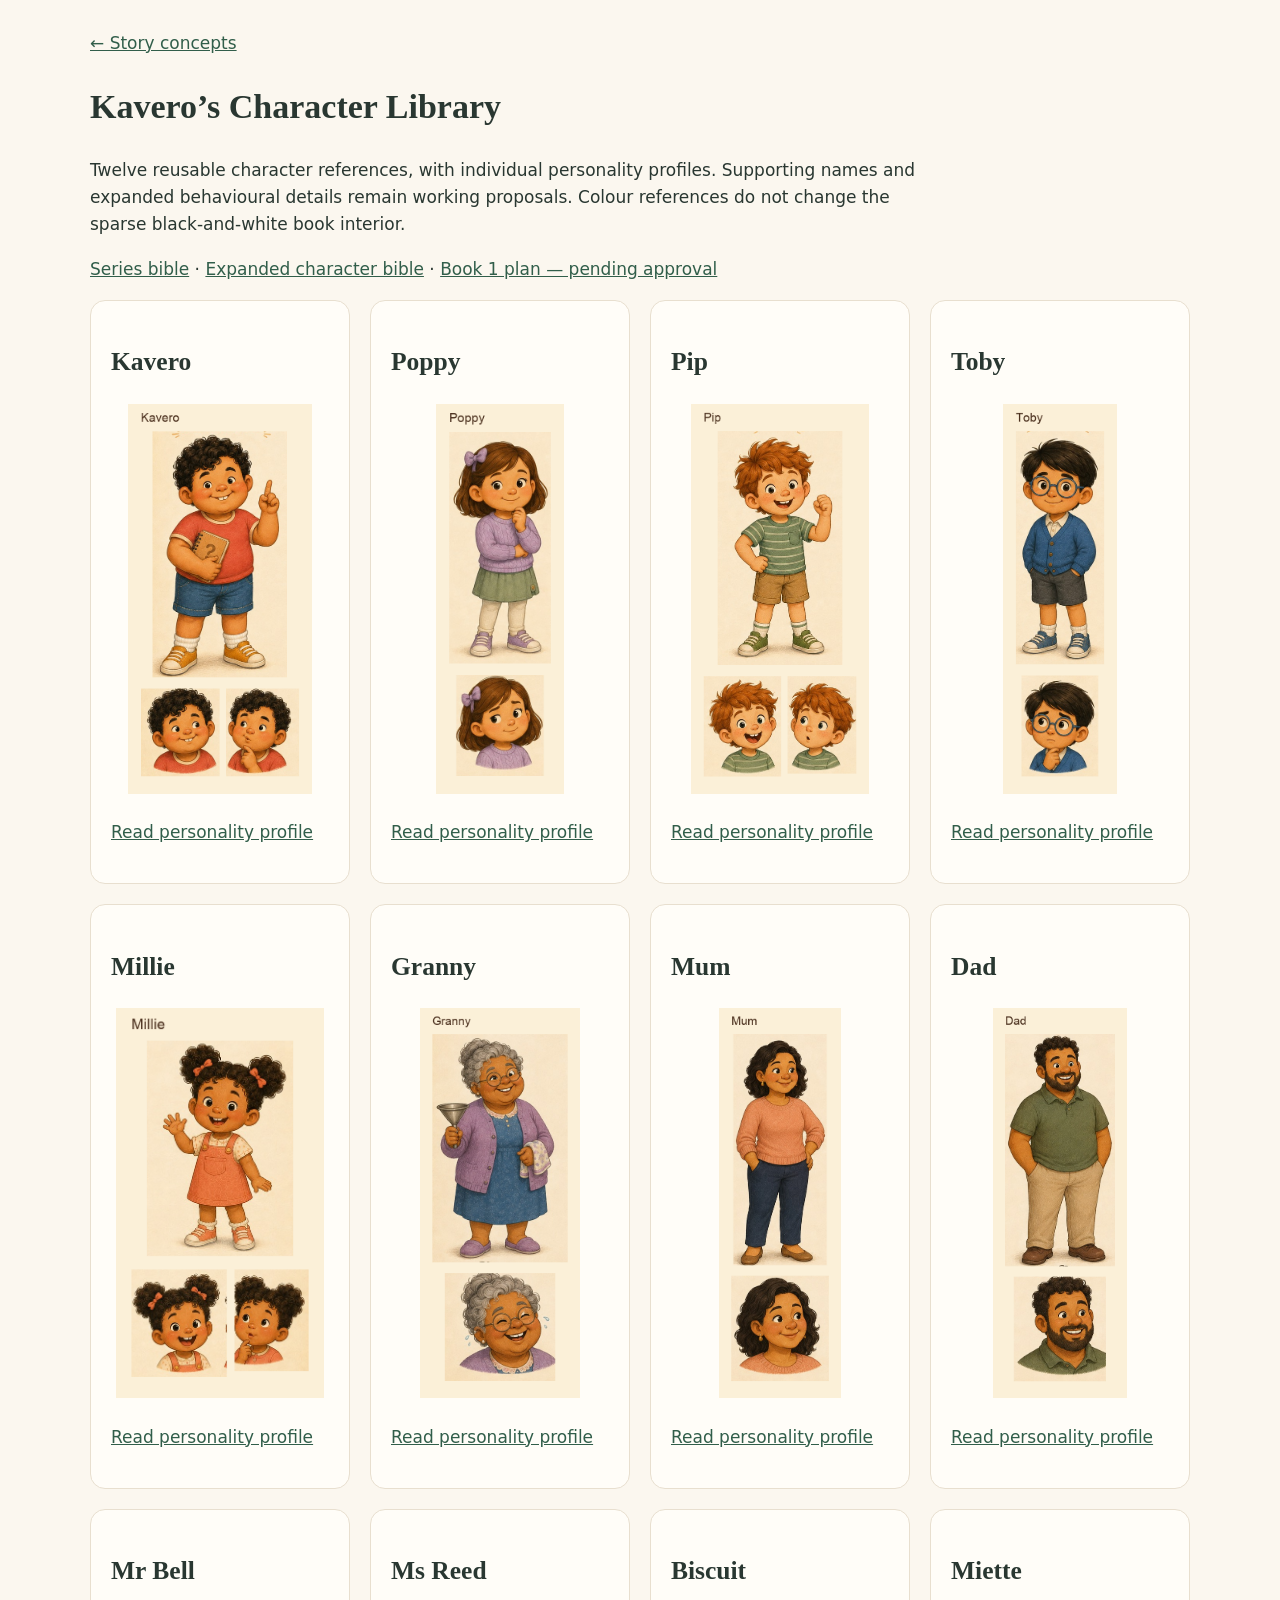
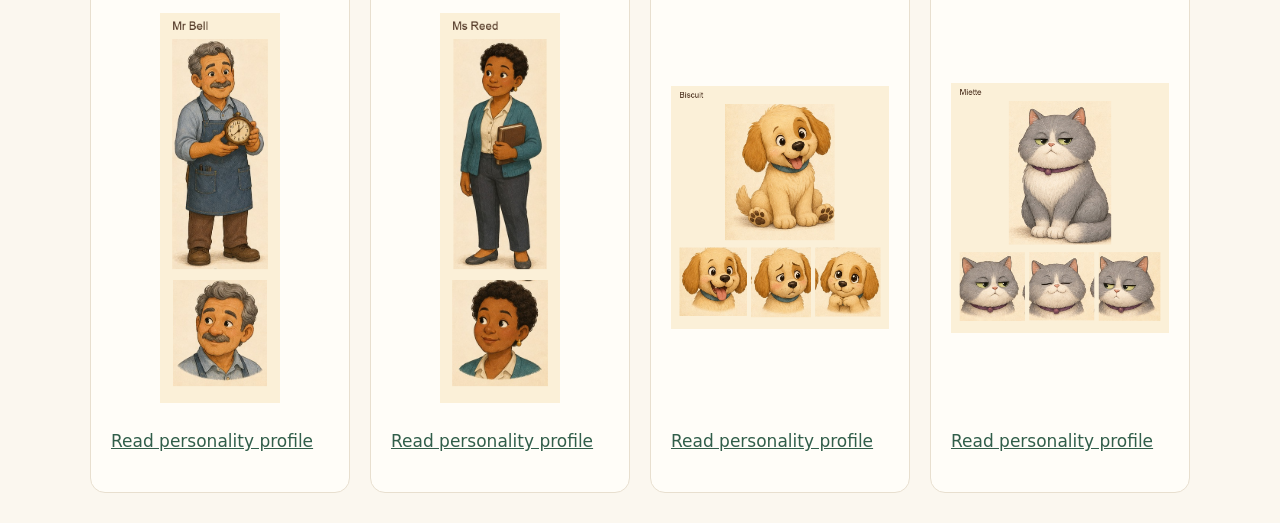
==== characters.html @ c5524f41 "Back up Kavero character library and expanded series planning" ====
<!doctype html><html lang="en"><meta charset="utf-8"><meta name="viewport" content="width=device-width,initial-scale=1"><meta name="robots" content="noindex,nofollow"><title>Kavero Character Library</title><style>body{font:17px/1.6 system-ui;background:#fbf7ef;color:#293731;margin:0}main{max-width:1100px;margin:auto;padding:30px 20px}h1,h2{font-family:Georgia,serif}a{color:#315e4a}.grid{display:grid;grid-template-columns:repeat(auto-fit,minmax(230px,1fr));gap:20px}article{background:#fffdf8;border:1px solid #e8dfcf;border-radius:15px;padding:20px}img{width:100%;height:390px;object-fit:contain}p{max-width:850px}</style><main><a href="index.html">← Story concepts</a><h1>Kavero’s Character Library</h1><p>Twelve reusable character references, with individual personality profiles. Supporting names and expanded behavioural details remain working proposals. Colour references do not change the sparse black-and-white book interior.</p><p><a href="https://github.com/krsnahub/kavero-concept-review/blob/main/series/SERIES_BIBLE.md">Series bible</a> · <a href="https://github.com/krsnahub/kavero-concept-review/blob/main/series/CHARACTER_BIBLE.md">Expanded character bible</a> · <a href="https://github.com/krsnahub/kavero-concept-review/blob/main/series/books/book-01-plan.md">Book 1 plan — pending approval</a></p><section class="grid"><article><h2>Kavero</h2><a href="series/characters/individual/kavero/character-sheet.png"><img src="series/characters/individual/kavero/character-sheet.png" alt="Kavero character reference sheet" loading="lazy"></a><p><a href="https://github.com/krsnahub/kavero-concept-review/blob/main/series/characters/profiles/kavero.md">Read personality profile</a></p></article><article><h2>Poppy</h2><a href="series/characters/individual/poppy/character-sheet.png"><img src="series/characters/individual/poppy/character-sheet.png" alt="Poppy character reference sheet" loading="lazy"></a><p><a href="https://github.com/krsnahub/kavero-concept-review/blob/main/series/characters/profiles/poppy.md">Read personality profile</a></p></article><article><h2>Pip</h2><a href="series/characters/individual/pip/character-sheet.png"><img src="series/characters/individual/pip/character-sheet.png" alt="Pip character reference sheet" loading="lazy"></a><p><a href="https://github.com/krsnahub/kavero-concept-review/blob/main/series/characters/profiles/pip.md">Read personality profile</a></p></article><article><h2>Toby</h2><a href="series/characters/individual/toby/character-sheet.png"><img src="series/characters/individual/toby/character-sheet.png" alt="Toby character reference sheet" loading="lazy"></a><p><a href="https://github.com/krsnahub/kavero-concept-review/blob/main/series/characters/profiles/toby.md">Read personality profile</a></p></article><article><h2>Millie</h2><a href="series/characters/individual/millie/character-sheet.png"><img src="series/characters/individual/millie/character-sheet.png" alt="Millie character reference sheet" loading="lazy"></a><p><a href="https://github.com/krsnahub/kavero-concept-review/blob/main/series/characters/profiles/millie.md">Read personality profile</a></p></article><article><h2>Granny</h2><a href="series/characters/individual/granny/character-sheet.png"><img src="series/characters/individual/granny/character-sheet.png" alt="Granny character reference sheet" loading="lazy"></a><p><a href="https://github.com/krsnahub/kavero-concept-review/blob/main/series/characters/profiles/granny.md">Read personality profile</a></p></article><article><h2>Mum</h2><a href="series/characters/individual/mum/character-sheet.png"><img src="series/characters/individual/mum/character-sheet.png" alt="Mum character reference sheet" loading="lazy"></a><p><a href="https://github.com/krsnahub/kavero-concept-review/blob/main/series/characters/profiles/mum.md">Read personality profile</a></p></article><article><h2>Dad</h2><a href="series/characters/individual/dad/character-sheet.png"><img src="series/characters/individual/dad/character-sheet.png" alt="Dad character reference sheet" loading="lazy"></a><p><a href="https://github.com/krsnahub/kavero-concept-review/blob/main/series/characters/profiles/dad.md">Read personality profile</a></p></article><article><h2>Mr Bell</h2><a href="series/characters/individual/mr-bell/character-sheet.png"><img src="series/characters/individual/mr-bell/character-sheet.png" alt="Mr Bell character reference sheet" loading="lazy"></a><p><a href="https://github.com/krsnahub/kavero-concept-review/blob/main/series/characters/profiles/mr-bell.md">Read personality profile</a></p></article><article><h2>Ms Reed</h2><a href="series/characters/individual/ms-reed/character-sheet.png"><img src="series/characters/individual/ms-reed/character-sheet.png" alt="Ms Reed character reference sheet" loading="lazy"></a><p><a href="https://github.com/krsnahub/kavero-concept-review/blob/main/series/characters/profiles/ms-reed.md">Read personality profile</a></p></article><article><h2>Biscuit</h2><a href="series/characters/individual/biscuit/character-sheet.png"><img src="series/characters/individual/biscuit/character-sheet.png" alt="Biscuit character reference sheet" loading="lazy"></a><p><a href="https://github.com/krsnahub/kavero-concept-review/blob/main/series/characters/profiles/biscuit.md">Read personality profile</a></p></article><article><h2>Miette</h2><a href="series/characters/individual/miette/character-sheet.png"><img src="series/characters/individual/miette/character-sheet.png" alt="Miette character reference sheet" loading="lazy"></a><p><a href="https://github.com/krsnahub/kavero-concept-review/blob/main/series/characters/profiles/miette.md">Read personality profile</a></p></article></section></main></html>
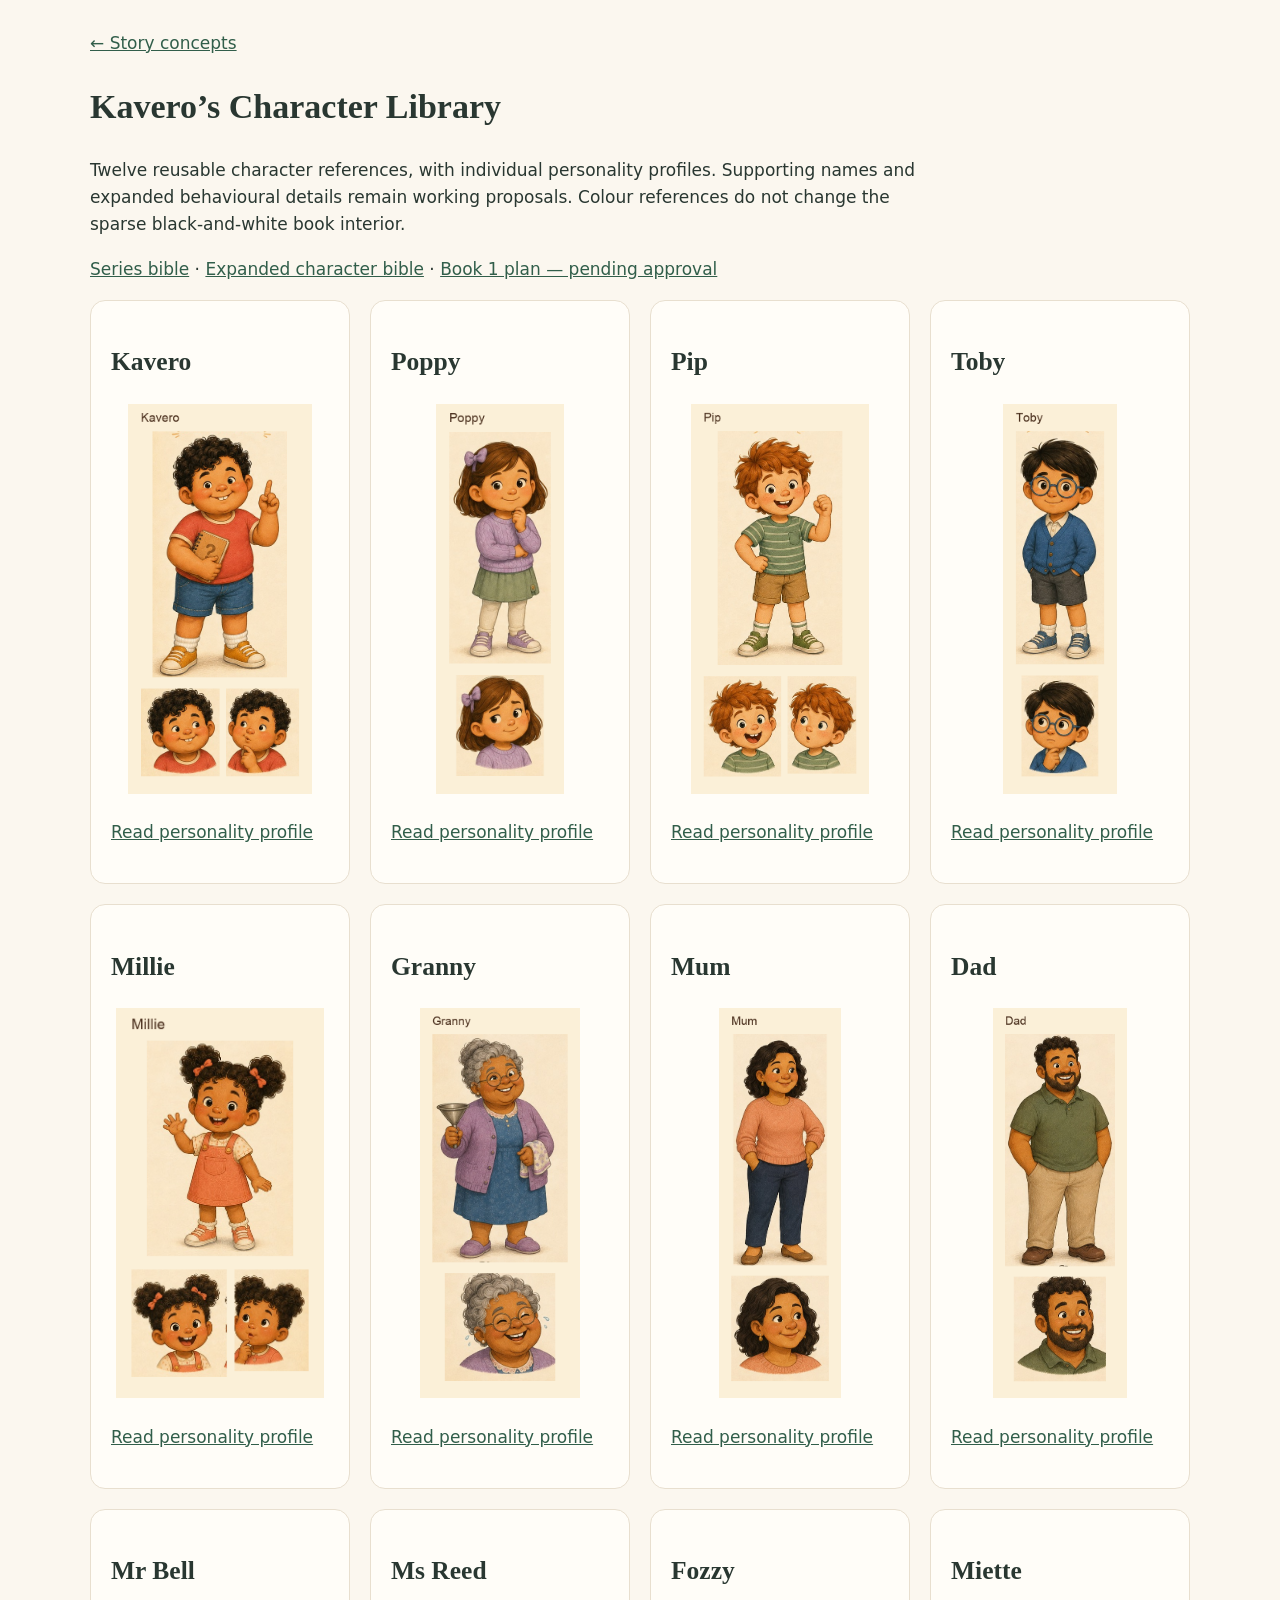
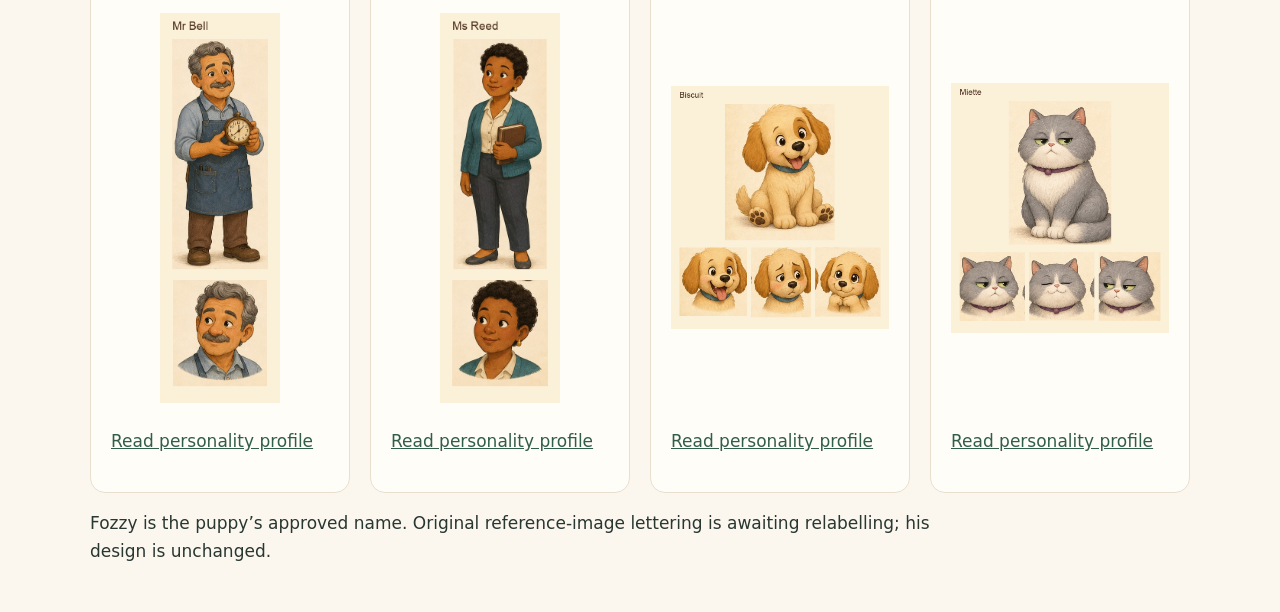
==== commit 2d457385: "Rename puppy Fozzy and reduce Book One to 17 story concepts" ====
--- a/characters.html
+++ b/characters.html
@@ -1 +1 @@
-<!doctype html><html lang="en"><meta charset="utf-8"><meta name="viewport" content="width=device-width,initial-scale=1"><meta name="robots" content="noindex,nofollow"><title>Kavero Character Library</title><style>body{font:17px/1.6 system-ui;background:#fbf7ef;color:#293731;margin:0}main{max-width:1100px;margin:auto;padding:30px 20px}h1,h2{font-family:Georgia,serif}a{color:#315e4a}.grid{display:grid;grid-template-columns:repeat(auto-fit,minmax(230px,1fr));gap:20px}article{background:#fffdf8;border:1px solid #e8dfcf;border-radius:15px;padding:20px}img{width:100%;height:390px;object-fit:contain}p{max-width:850px}</style><main><a href="index.html">← Story concepts</a><h1>Kavero’s Character Library</h1><p>Twelve reusable character references, with individual personality profiles. Supporting names and expanded behavioural details remain working proposals. Colour references do not change the sparse black-and-white book interior.</p><p><a href="https://github.com/krsnahub/kavero-concept-review/blob/main/series/SERIES_BIBLE.md">Series bible</a> · <a href="https://github.com/krsnahub/kavero-concept-review/blob/main/series/CHARACTER_BIBLE.md">Expanded character bible</a> · <a href="https://github.com/krsnahub/kavero-concept-review/blob/main/series/books/book-01-plan.md">Book 1 plan — pending approval</a></p><section class="grid"><article><h2>Kavero</h2><a href="series/characters/individual/kavero/character-sheet.png"><img src="series/characters/individual/kavero/character-sheet.png" alt="Kavero character reference sheet" loading="lazy"></a><p><a href="https://github.com/krsnahub/kavero-concept-review/blob/main/series/characters/profiles/kavero.md">Read personality profile</a></p></article><article><h2>Poppy</h2><a href="series/characters/individual/poppy/character-sheet.png"><img src="series/characters/individual/poppy/character-sheet.png" alt="Poppy character reference sheet" loading="lazy"></a><p><a href="https://github.com/krsnahub/kavero-concept-review/blob/main/series/characters/profiles/poppy.md">Read personality profile</a></p></article><article><h2>Pip</h2><a href="series/characters/individual/pip/character-sheet.png"><img src="series/characters/individual/pip/character-sheet.png" alt="Pip character reference sheet" loading="lazy"></a><p><a href="https://github.com/krsnahub/kavero-concept-review/blob/main/series/characters/profiles/pip.md">Read personality profile</a></p></article><article><h2>Toby</h2><a href="series/characters/individual/toby/character-sheet.png"><img src="series/characters/individual/toby/character-sheet.png" alt="Toby character reference sheet" loading="lazy"></a><p><a href="https://github.com/krsnahub/kavero-concept-review/blob/main/series/characters/profiles/toby.md">Read personality profile</a></p></article><article><h2>Millie</h2><a href="series/characters/individual/millie/character-sheet.png"><img src="series/characters/individual/millie/character-sheet.png" alt="Millie character reference sheet" loading="lazy"></a><p><a href="https://github.com/krsnahub/kavero-concept-review/blob/main/series/characters/profiles/millie.md">Read personality profile</a></p></article><article><h2>Granny</h2><a href="series/characters/individual/granny/character-sheet.png"><img src="series/characters/individual/granny/character-sheet.png" alt="Granny character reference sheet" loading="lazy"></a><p><a href="https://github.com/krsnahub/kavero-concept-review/blob/main/series/characters/profiles/granny.md">Read personality profile</a></p></article><article><h2>Mum</h2><a href="series/characters/individual/mum/character-sheet.png"><img src="series/characters/individual/mum/character-sheet.png" alt="Mum character reference sheet" loading="lazy"></a><p><a href="https://github.com/krsnahub/kavero-concept-review/blob/main/series/characters/profiles/mum.md">Read personality profile</a></p></article><article><h2>Dad</h2><a href="series/characters/individual/dad/character-sheet.png"><img src="series/characters/individual/dad/character-sheet.png" alt="Dad character reference sheet" loading="lazy"></a><p><a href="https://github.com/krsnahub/kavero-concept-review/blob/main/series/characters/profiles/dad.md">Read personality profile</a></p></article><article><h2>Mr Bell</h2><a href="series/characters/individual/mr-bell/character-sheet.png"><img src="series/characters/individual/mr-bell/character-sheet.png" alt="Mr Bell character reference sheet" loading="lazy"></a><p><a href="https://github.com/krsnahub/kavero-concept-review/blob/main/series/characters/profiles/mr-bell.md">Read personality profile</a></p></article><article><h2>Ms Reed</h2><a href="series/characters/individual/ms-reed/character-sheet.png"><img src="series/characters/individual/ms-reed/character-sheet.png" alt="Ms Reed character reference sheet" loading="lazy"></a><p><a href="https://github.com/krsnahub/kavero-concept-review/blob/main/series/characters/profiles/ms-reed.md">Read personality profile</a></p></article><article><h2>Biscuit</h2><a href="series/characters/individual/biscuit/character-sheet.png"><img src="series/characters/individual/biscuit/character-sheet.png" alt="Biscuit character reference sheet" loading="lazy"></a><p><a href="https://github.com/krsnahub/kavero-concept-review/blob/main/series/characters/profiles/biscuit.md">Read personality profile</a></p></article><article><h2>Miette</h2><a href="series/characters/individual/miette/character-sheet.png"><img src="series/characters/individual/miette/character-sheet.png" alt="Miette character reference sheet" loading="lazy"></a><p><a href="https://github.com/krsnahub/kavero-concept-review/blob/main/series/characters/profiles/miette.md">Read personality profile</a></p></article></section></main></html>+<!doctype html><html lang="en"><meta charset="utf-8"><meta name="viewport" content="width=device-width,initial-scale=1"><meta name="robots" content="noindex,nofollow"><title>Kavero Character Library</title><style>body{font:17px/1.6 system-ui;background:#fbf7ef;color:#293731;margin:0}main{max-width:1100px;margin:auto;padding:30px 20px}h1,h2{font-family:Georgia,serif}a{color:#315e4a}.grid{display:grid;grid-template-columns:repeat(auto-fit,minmax(230px,1fr));gap:20px}article{background:#fffdf8;border:1px solid #e8dfcf;border-radius:15px;padding:20px}img{width:100%;height:390px;object-fit:contain}p{max-width:850px}</style><main><a href="index.html">← Story concepts</a><h1>Kavero’s Character Library</h1><p>Twelve reusable character references, with individual personality profiles. Supporting names and expanded behavioural details remain working proposals. Colour references do not change the sparse black-and-white book interior.</p><p><a href="https://github.com/krsnahub/kavero-concept-review/blob/main/series/SERIES_BIBLE.md">Series bible</a> · <a href="https://github.com/krsnahub/kavero-concept-review/blob/main/series/CHARACTER_BIBLE.md">Expanded character bible</a> · <a href="https://github.com/krsnahub/kavero-concept-review/blob/main/series/books/book-01-plan.md">Book 1 plan — pending approval</a></p><section class="grid"><article><h2>Kavero</h2><a href="series/characters/individual/kavero/character-sheet.png"><img src="series/characters/individual/kavero/character-sheet.png" alt="Kavero character reference sheet" loading="lazy"></a><p><a href="https://github.com/krsnahub/kavero-concept-review/blob/main/series/characters/profiles/kavero.md">Read personality profile</a></p></article><article><h2>Poppy</h2><a href="series/characters/individual/poppy/character-sheet.png"><img src="series/characters/individual/poppy/character-sheet.png" alt="Poppy character reference sheet" loading="lazy"></a><p><a href="https://github.com/krsnahub/kavero-concept-review/blob/main/series/characters/profiles/poppy.md">Read personality profile</a></p></article><article><h2>Pip</h2><a href="series/characters/individual/pip/character-sheet.png"><img src="series/characters/individual/pip/character-sheet.png" alt="Pip character reference sheet" loading="lazy"></a><p><a href="https://github.com/krsnahub/kavero-concept-review/blob/main/series/characters/profiles/pip.md">Read personality profile</a></p></article><article><h2>Toby</h2><a href="series/characters/individual/toby/character-sheet.png"><img src="series/characters/individual/toby/character-sheet.png" alt="Toby character reference sheet" loading="lazy"></a><p><a href="https://github.com/krsnahub/kavero-concept-review/blob/main/series/characters/profiles/toby.md">Read personality profile</a></p></article><article><h2>Millie</h2><a href="series/characters/individual/millie/character-sheet.png"><img src="series/characters/individual/millie/character-sheet.png" alt="Millie character reference sheet" loading="lazy"></a><p><a href="https://github.com/krsnahub/kavero-concept-review/blob/main/series/characters/profiles/millie.md">Read personality profile</a></p></article><article><h2>Granny</h2><a href="series/characters/individual/granny/character-sheet.png"><img src="series/characters/individual/granny/character-sheet.png" alt="Granny character reference sheet" loading="lazy"></a><p><a href="https://github.com/krsnahub/kavero-concept-review/blob/main/series/characters/profiles/granny.md">Read personality profile</a></p></article><article><h2>Mum</h2><a href="series/characters/individual/mum/character-sheet.png"><img src="series/characters/individual/mum/character-sheet.png" alt="Mum character reference sheet" loading="lazy"></a><p><a href="https://github.com/krsnahub/kavero-concept-review/blob/main/series/characters/profiles/mum.md">Read personality profile</a></p></article><article><h2>Dad</h2><a href="series/characters/individual/dad/character-sheet.png"><img src="series/characters/individual/dad/character-sheet.png" alt="Dad character reference sheet" loading="lazy"></a><p><a href="https://github.com/krsnahub/kavero-concept-review/blob/main/series/characters/profiles/dad.md">Read personality profile</a></p></article><article><h2>Mr Bell</h2><a href="series/characters/individual/mr-bell/character-sheet.png"><img src="series/characters/individual/mr-bell/character-sheet.png" alt="Mr Bell character reference sheet" loading="lazy"></a><p><a href="https://github.com/krsnahub/kavero-concept-review/blob/main/series/characters/profiles/mr-bell.md">Read personality profile</a></p></article><article><h2>Ms Reed</h2><a href="series/characters/individual/ms-reed/character-sheet.png"><img src="series/characters/individual/ms-reed/character-sheet.png" alt="Ms Reed character reference sheet" loading="lazy"></a><p><a href="https://github.com/krsnahub/kavero-concept-review/blob/main/series/characters/profiles/ms-reed.md">Read personality profile</a></p></article><article><h2>Fozzy</h2><a href="series/characters/individual/biscuit/character-sheet.png"><img src="series/characters/individual/biscuit/character-sheet.png" alt="Fozzy character reference sheet" loading="lazy"></a><p><a href="https://github.com/krsnahub/kavero-concept-review/blob/main/series/characters/profiles/biscuit.md">Read personality profile</a></p></article><article><h2>Miette</h2><a href="series/characters/individual/miette/character-sheet.png"><img src="series/characters/individual/miette/character-sheet.png" alt="Miette character reference sheet" loading="lazy"></a><p><a href="https://github.com/krsnahub/kavero-concept-review/blob/main/series/characters/profiles/miette.md">Read personality profile</a></p></article></section><p>Fozzy is the puppy’s approved name. Original reference-image lettering is awaiting relabelling; his design is unchanged.</p></main></html>
